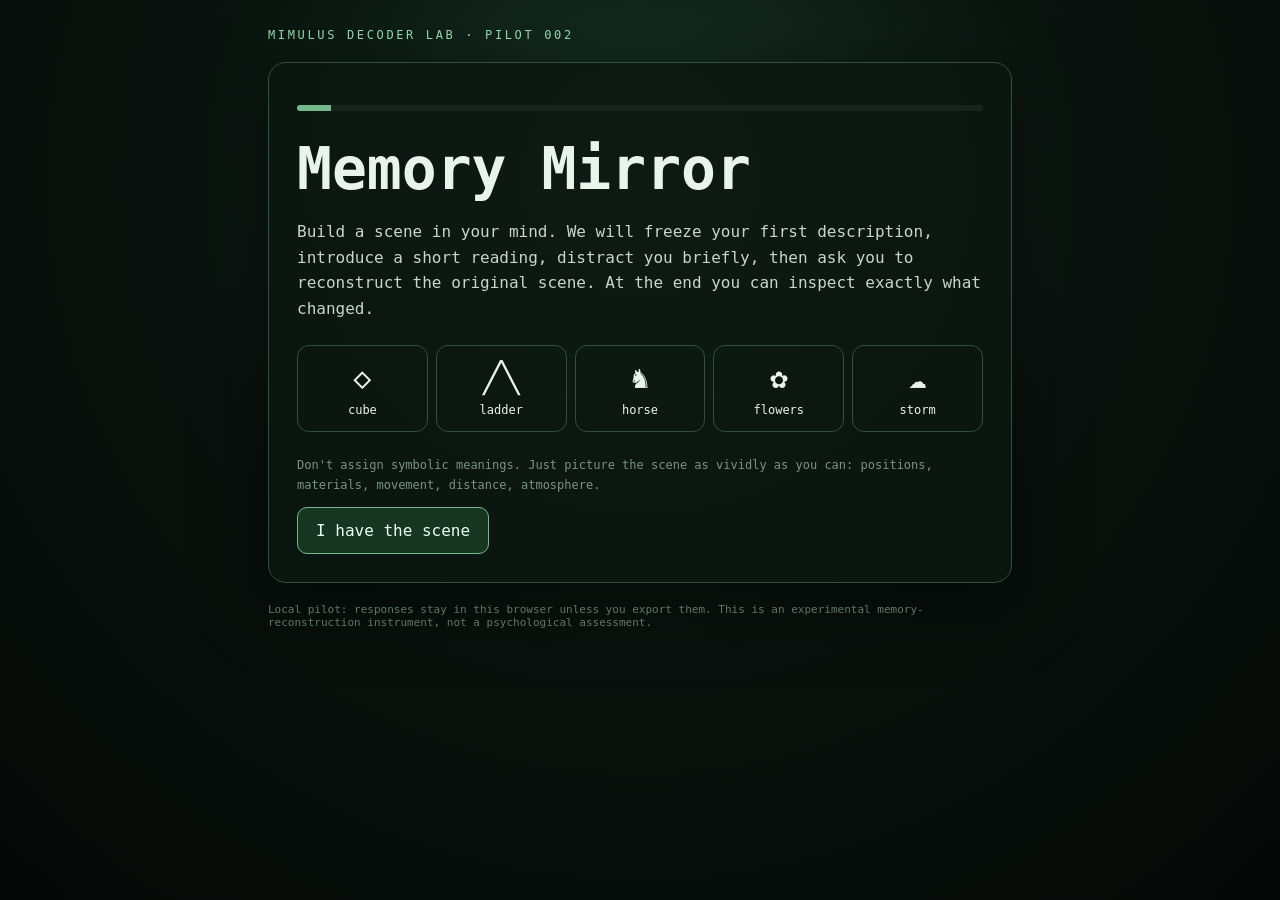
==== pilot/index.html @ 444bad42 "Add interactive reconstructive-memory pilot" ====
<!doctype html>
<html lang="en"><head><meta charset="utf-8"><meta name="viewport" content="width=device-width,initial-scale=1"><title>Mimulus — Memory Mirror</title>
<style>
:root{font-family:ui-monospace,SFMono-Regular,Menlo,monospace;background:#08110d;color:#e8f4eb}*{box-sizing:border-box}body{margin:0;min-height:100vh;background:radial-gradient(circle at 50% 20%,#183225 0,#08110d 48%,#050806 100%)}main{max-width:780px;margin:auto;padding:28px 18px 80px}.brand{letter-spacing:.22em;text-transform:uppercase;color:#92d6aa;font-size:12px}.card{margin-top:20px;padding:28px;border:1px solid #31503d;border-radius:18px;background:#0c1711dd;box-shadow:0 18px 70px #0008}h1{font-size:clamp(30px,6vw,58px);margin:.15em 0}h2{font-size:24px}p{line-height:1.6;color:#c6d8ca}.objects{display:grid;grid-template-columns:repeat(5,1fr);gap:8px;margin:24px 0}.obj{text-align:center;padding:14px 5px;border:1px solid #31503d;border-radius:12px;font-size:12px}.glyph{display:block;font-size:30px;margin-bottom:8px}button{font:inherit;border:1px solid #75b88b;color:#eafff0;background:#173622;padding:13px 18px;border-radius:10px;cursor:pointer}button:hover{background:#20502f}.secondary{background:transparent;border-color:#45644f}label{display:block;margin:15px 0 6px;color:#a9c7b1}input,select,textarea{width:100%;font:inherit;color:#edf8ef;background:#07100b;border:1px solid #385541;border-radius:9px;padding:11px}textarea{min-height:90px}.grid{display:grid;grid-template-columns:1fr 1fr;gap:12px}.hidden{display:none}.meter{height:6px;background:#17231b;border-radius:10px;overflow:hidden;margin:14px 0 24px}.meter span{display:block;height:100%;background:#75b88b}.small{font-size:12px;color:#789483}.seal{padding:16px;border:1px dashed #53755e;border-radius:12px;color:#9bc2a6}.change{padding:9px 0;border-bottom:1px solid #203326}.aligned{color:#d7bd76}.footer{margin-top:20px;font-size:11px;color:#607768}@media(max-width:600px){.objects{grid-template-columns:repeat(2,1fr)}.grid{grid-template-columns:1fr}}
</style></head><body><main><div class="brand">Mimulus Decoder Lab · Pilot 002</div><div id="app" class="card"></div><div class="footer">Local pilot: responses stay in this browser unless you export them. This is an experimental memory-reconstruction instrument, not a psychological assessment.</div></main>
<script>
const app=document.querySelector('#app');const KEY='mimulus-memory-pilot-v1';let data=JSON.parse(localStorage.getItem(KEY)||'null')||{stage:0,id:crypto.randomUUID(),condition:null,m0:null,r1:null};
const save=()=>localStorage.setItem(KEY,JSON.stringify(data));const esc=s=>String(s??'').replace(/[&<>"']/g,c=>({'&':'&amp;','<':'&lt;','>':'&gt;','"':'&quot;',"'":'&#39;'}[c]));
const fields=['cube_color','cube_size','ladder_material','ladder_position','horse_color','horse_moving','flowers_color','flowers_position','storm_distance','storm_intensity'];
const conditions=[{id:'C1',title:'Reading A',text:'For the next minute, consider the scene as a map of approach and connection. Imagine that what matters tends to draw nearer, become more active, or enter relation with the other elements.',pred:{storm_distance:'near',horse_moving:'yes',ladder_position:'touching cube',flowers_position:'near cube'}},{id:'C2',title:'Reading B',text:'For the next minute, consider the scene as a map of boundaries and independence. Imagine that what matters tends to remain separate, become still, or hold distance from the other elements.',pred:{storm_distance:'far',horse_moving:'no',ladder_position:'separate',flowers_position:'far from cube'}},{id:'C0',title:'Neutral interval',text:'For the next minute, simply notice that imagined scenes can contain many arbitrary details. Do not try to interpret what any object means.',pred:{}}];
function progress(n){return `<div class="meter"><span style="width:${n}%"></span></div>`}
function start(){app.innerHTML=`${progress(5)}<h1>Memory Mirror</h1><p>Build a scene in your mind. We will freeze your first description, introduce a short reading, distract you briefly, then ask you to reconstruct the original scene. At the end you can inspect exactly what changed.</p><div class="objects"><div class="obj"><span class="glyph">◇</span>cube</div><div class="obj"><span class="glyph">╱╲</span>ladder</div><div class="obj"><span class="glyph">♞</span>horse</div><div class="obj"><span class="glyph">✿</span>flowers</div><div class="obj"><span class="glyph">☁</span>storm</div></div><p class="small">Don't assign symbolic meanings. Just picture the scene as vividly as you can: positions, materials, movement, distance, atmosphere.</p><button id="begin">I have the scene</button>`;document.querySelector('#begin').onclick=()=>{data.stage=1;save();render()}}
function form(title,sub,prefix){app.innerHTML=`${progress(prefix==='m0'?25:75)}<h2>${title}</h2><p>${sub}</p><div class="grid"><div><label>Cube color / appearance</label><input name="cube_color"></div><div><label>Cube size</label><select name="cube_size"><option></option><option>small</option><option>medium</option><option>large</option><option>huge</option></select></div><div><label>Ladder material</label><input name="ladder_material"></div><div><label>Ladder relative to cube</label><select name="ladder_position"><option></option><option>touching cube</option><option>near cube</option><option>separate</option><option>far from cube</option></select></div><div><label>Horse color / appearance</label><input name="horse_color"></div><div><label>Horse moving?</label><select name="horse_moving"><option></option><option>yes</option><option>no</option></select></div><div><label>Flowers color / appearance</label><input name="flowers_color"></div><div><label>Flowers relative to cube</label><select name="flowers_position"><option></option><option>on/touching cube</option><option>near cube</option><option>separate</option><option>far from cube</option></select></div><div><label>Storm distance</label><select name="storm_distance"><option></option><option>near</option><option>middle</option><option>far</option></select></div><div><label>Storm intensity</label><select name="storm_intensity"><option></option><option>mild</option><option>moderate</option><option>violent</option></select></div></div><label>Describe the whole scene in your own words</label><textarea name="free"></textarea><button id="seal">${prefix==='m0'?'Seal this first memory':'Freeze reconstruction'}</button>`;document.querySelector('#seal').onclick=()=>{const q={};fields.forEach(k=>q[k]=document.querySelector(`[name=${k}]`).value||null);q.free=document.querySelector('[name=free]').value;if(prefix==='m0'){data.m0=q;data.condition=conditions[Math.floor(Math.random()*conditions.length)];data.stage=2}else{data.r1=q;data.stage=5}save();render()}}
function intervention(){let c=data.condition;app.innerHTML=`${progress(45)}<h2>${c.title}</h2><div class="seal"><p>${c.text}</p></div><p>Read it once, then continue. Your original description is sealed and won't be shown again until the end.</p><button id="next">Continue</button>`;document.querySelector('#next').onclick=()=>{data.stage=3;save();render()}}
function distract(){let nums=Array.from({length:5},()=>Math.floor(Math.random()*80+10));app.innerHTML=`${progress(55)}<h2>Clear the scene</h2><p>Before reconstructing it, do this unrelated task. Add these numbers:</p><h1 style="letter-spacing:.15em">${nums.join(' + ')}</h1><input id="sum" inputmode="numeric" placeholder="total"><p class="small">The answer doesn't matter scientifically; the task just interrupts active rehearsal.</p><button id="done">Done</button>`;document.querySelector('#done').onclick=()=>{data.stage=4;save();render()}}
function results(){let c=data.condition,changes=[];fields.forEach(k=>{let a=data.m0[k],b=data.r1[k];if(a!==b){let kind=!a?'addition':!b?'omission':(c.pred[k]&&b===c.pred[k]?'interpretation-aligned':'changed');changes.push({k,a,b,kind})}});app.innerHTML=`${progress(100)}<h2>Your reconstruction trace</h2><p>This compares what you recorded before the reading with what you later reconstructed. It does <b>not</b> tell us why a change occurred.</p><div class="seal"><b>Condition:</b> ${esc(c.id)} · ${esc(c.title)}<br><span class="small">The condition was assigned before reconstruction.</span></div><h3>${changes.length} recorded feature changes</h3>${changes.length?changes.map(x=>`<div class="change ${x.kind==='interpretation-aligned'?'aligned':''}"><b>${esc(x.k.replaceAll('_',' '))}</b>: ${esc(x.a||'—')} → ${esc(x.b||'—')} <span class="small">[${x.kind}]</span></div>`).join(''):'<p>No coded feature changed.</p>'}<h3>Original free description</h3><p>${esc(data.m0.free)}</p><h3>Reconstruction</h3><p>${esc(data.r1.free)}</p><p class="small">An “interpretation-aligned” label means only that a predeclared feature moved in the direction predicted by the assigned frame. A single run cannot distinguish framing effects from ordinary memory variation.</p><button id="export">Export my trace</button> <button class="secondary" id="reset">Start over</button>`;document.querySelector('#export').onclick=()=>{const blob=new Blob([JSON.stringify(data,null,2)],{type:'application/json'}),a=document.createElement('a');a.href=URL.createObjectURL(blob);a.download=`mimulus-${data.id}.json`;a.click();URL.revokeObjectURL(a.href)};document.querySelector('#reset').onclick=()=>{localStorage.removeItem(KEY);data={stage:0,id:crypto.randomUUID(),condition:null,m0:null,r1:null};render()}}
function render(){if(data.stage===0)return start();if(data.stage===1)return form('Freeze the first scene','Record what you actually pictured. Leave anything blank that you did not notice.','m0');if(data.stage===2)return intervention();if(data.stage===3)return distract();if(data.stage===4)return form('Reconstruct the original scene','Without trying to improve it, describe the scene you remember imagining at the beginning.','r1');return results()}render();
</script></body></html>
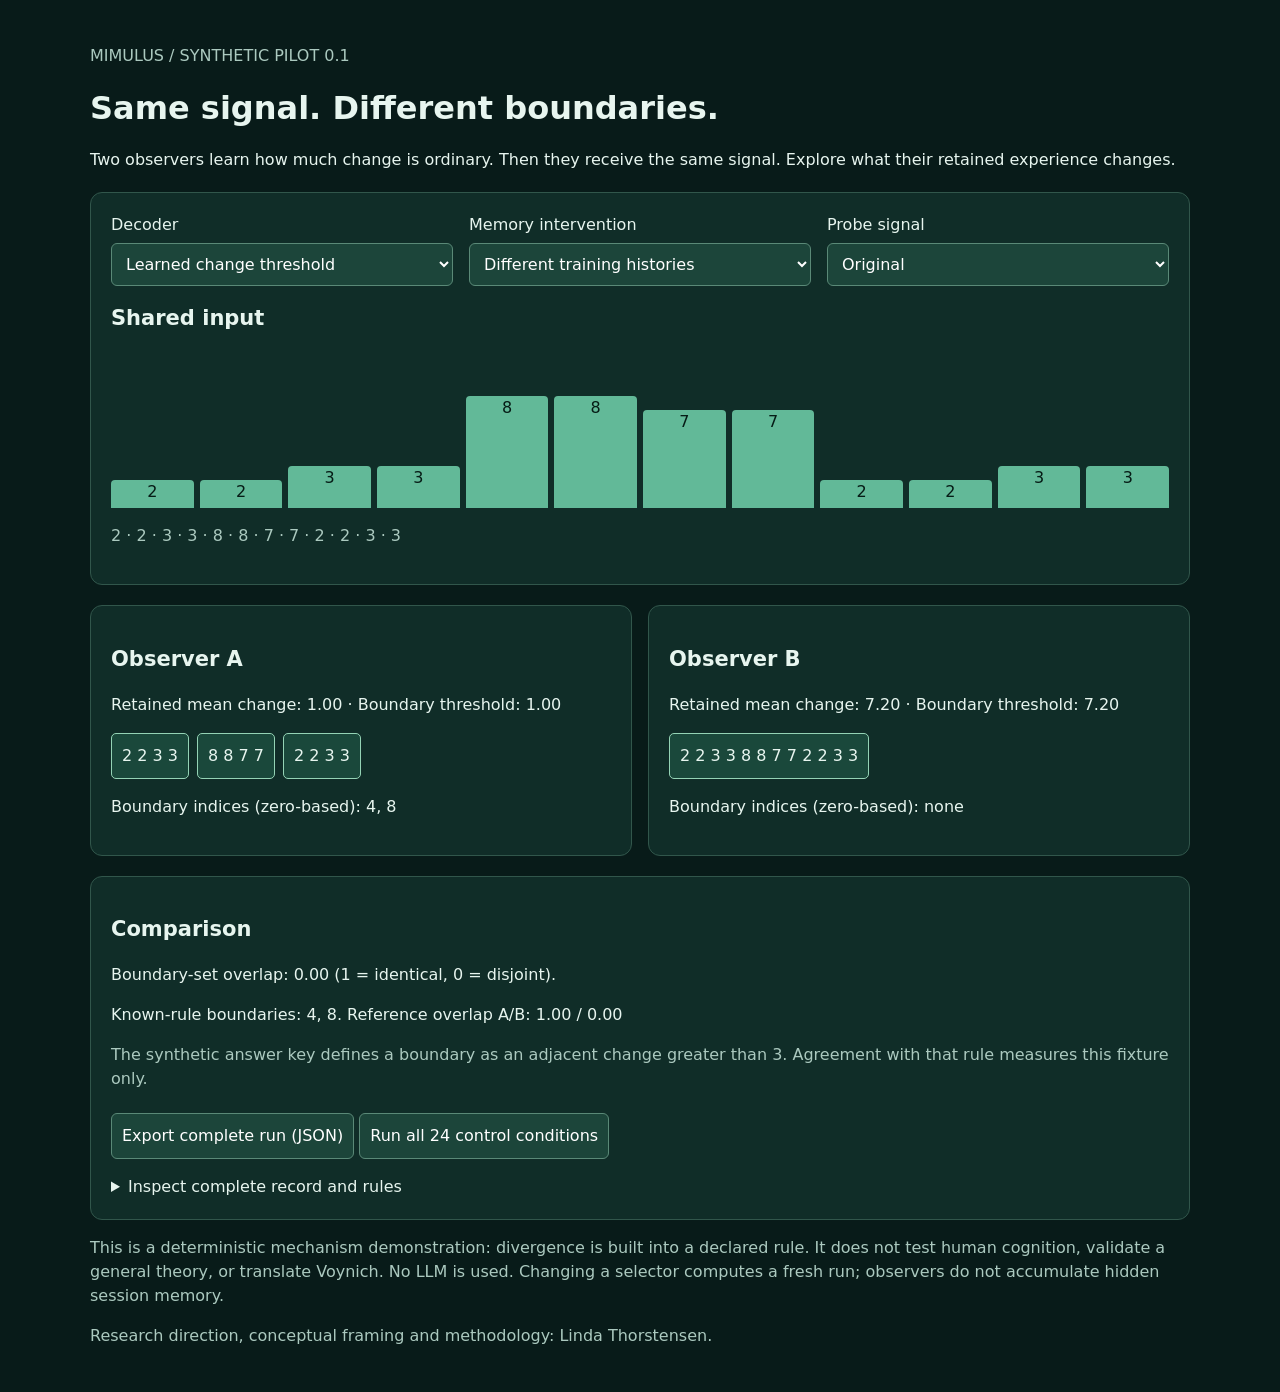
==== commit 0ca8e301: "Add synthetic interactive observer pilot: index.html" ====
--- a/pilot/index.html
+++ b/pilot/index.html
@@ -1,18 +1,12 @@
-<!doctype html>
-<html lang="en"><head><meta charset="utf-8"><meta name="viewport" content="width=device-width,initial-scale=1"><title>Mimulus — Memory Mirror</title>
-<style>
-:root{font-family:ui-monospace,SFMono-Regular,Menlo,monospace;background:#08110d;color:#e8f4eb}*{box-sizing:border-box}body{margin:0;min-height:100vh;background:radial-gradient(circle at 50% 20%,#183225 0,#08110d 48%,#050806 100%)}main{max-width:780px;margin:auto;padding:28px 18px 80px}.brand{letter-spacing:.22em;text-transform:uppercase;color:#92d6aa;font-size:12px}.card{margin-top:20px;padding:28px;border:1px solid #31503d;border-radius:18px;background:#0c1711dd;box-shadow:0 18px 70px #0008}h1{font-size:clamp(30px,6vw,58px);margin:.15em 0}h2{font-size:24px}p{line-height:1.6;color:#c6d8ca}.objects{display:grid;grid-template-columns:repeat(5,1fr);gap:8px;margin:24px 0}.obj{text-align:center;padding:14px 5px;border:1px solid #31503d;border-radius:12px;font-size:12px}.glyph{display:block;font-size:30px;margin-bottom:8px}button{font:inherit;border:1px solid #75b88b;color:#eafff0;background:#173622;padding:13px 18px;border-radius:10px;cursor:pointer}button:hover{background:#20502f}.secondary{background:transparent;border-color:#45644f}label{display:block;margin:15px 0 6px;color:#a9c7b1}input,select,textarea{width:100%;font:inherit;color:#edf8ef;background:#07100b;border:1px solid #385541;border-radius:9px;padding:11px}textarea{min-height:90px}.grid{display:grid;grid-template-columns:1fr 1fr;gap:12px}.hidden{display:none}.meter{height:6px;background:#17231b;border-radius:10px;overflow:hidden;margin:14px 0 24px}.meter span{display:block;height:100%;background:#75b88b}.small{font-size:12px;color:#789483}.seal{padding:16px;border:1px dashed #53755e;border-radius:12px;color:#9bc2a6}.change{padding:9px 0;border-bottom:1px solid #203326}.aligned{color:#d7bd76}.footer{margin-top:20px;font-size:11px;color:#607768}@media(max-width:600px){.objects{grid-template-columns:repeat(2,1fr)}.grid{grid-template-columns:1fr}}
-</style></head><body><main><div class="brand">Mimulus Decoder Lab · Pilot 002</div><div id="app" class="card"></div><div class="footer">Local pilot: responses stay in this browser unless you export them. This is an experimental memory-reconstruction instrument, not a psychological assessment.</div></main>
-<script>
-const app=document.querySelector('#app');const KEY='mimulus-memory-pilot-v1';let data=JSON.parse(localStorage.getItem(KEY)||'null')||{stage:0,id:crypto.randomUUID(),condition:null,m0:null,r1:null};
-const save=()=>localStorage.setItem(KEY,JSON.stringify(data));const esc=s=>String(s??'').replace(/[&<>"']/g,c=>({'&':'&amp;','<':'&lt;','>':'&gt;','"':'&quot;',"'":'&#39;'}[c]));
-const fields=['cube_color','cube_size','ladder_material','ladder_position','horse_color','horse_moving','flowers_color','flowers_position','storm_distance','storm_intensity'];
-const conditions=[{id:'C1',title:'Reading A',text:'For the next minute, consider the scene as a map of approach and connection. Imagine that what matters tends to draw nearer, become more active, or enter relation with the other elements.',pred:{storm_distance:'near',horse_moving:'yes',ladder_position:'touching cube',flowers_position:'near cube'}},{id:'C2',title:'Reading B',text:'For the next minute, consider the scene as a map of boundaries and independence. Imagine that what matters tends to remain separate, become still, or hold distance from the other elements.',pred:{storm_distance:'far',horse_moving:'no',ladder_position:'separate',flowers_position:'far from cube'}},{id:'C0',title:'Neutral interval',text:'For the next minute, simply notice that imagined scenes can contain many arbitrary details. Do not try to interpret what any object means.',pred:{}}];
-function progress(n){return `<div class="meter"><span style="width:${n}%"></span></div>`}
-function start(){app.innerHTML=`${progress(5)}<h1>Memory Mirror</h1><p>Build a scene in your mind. We will freeze your first description, introduce a short reading, distract you briefly, then ask you to reconstruct the original scene. At the end you can inspect exactly what changed.</p><div class="objects"><div class="obj"><span class="glyph">◇</span>cube</div><div class="obj"><span class="glyph">╱╲</span>ladder</div><div class="obj"><span class="glyph">♞</span>horse</div><div class="obj"><span class="glyph">✿</span>flowers</div><div class="obj"><span class="glyph">☁</span>storm</div></div><p class="small">Don't assign symbolic meanings. Just picture the scene as vividly as you can: positions, materials, movement, distance, atmosphere.</p><button id="begin">I have the scene</button>`;document.querySelector('#begin').onclick=()=>{data.stage=1;save();render()}}
-function form(title,sub,prefix){app.innerHTML=`${progress(prefix==='m0'?25:75)}<h2>${title}</h2><p>${sub}</p><div class="grid"><div><label>Cube color / appearance</label><input name="cube_color"></div><div><label>Cube size</label><select name="cube_size"><option></option><option>small</option><option>medium</option><option>large</option><option>huge</option></select></div><div><label>Ladder material</label><input name="ladder_material"></div><div><label>Ladder relative to cube</label><select name="ladder_position"><option></option><option>touching cube</option><option>near cube</option><option>separate</option><option>far from cube</option></select></div><div><label>Horse color / appearance</label><input name="horse_color"></div><div><label>Horse moving?</label><select name="horse_moving"><option></option><option>yes</option><option>no</option></select></div><div><label>Flowers color / appearance</label><input name="flowers_color"></div><div><label>Flowers relative to cube</label><select name="flowers_position"><option></option><option>on/touching cube</option><option>near cube</option><option>separate</option><option>far from cube</option></select></div><div><label>Storm distance</label><select name="storm_distance"><option></option><option>near</option><option>middle</option><option>far</option></select></div><div><label>Storm intensity</label><select name="storm_intensity"><option></option><option>mild</option><option>moderate</option><option>violent</option></select></div></div><label>Describe the whole scene in your own words</label><textarea name="free"></textarea><button id="seal">${prefix==='m0'?'Seal this first memory':'Freeze reconstruction'}</button>`;document.querySelector('#seal').onclick=()=>{const q={};fields.forEach(k=>q[k]=document.querySelector(`[name=${k}]`).value||null);q.free=document.querySelector('[name=free]').value;if(prefix==='m0'){data.m0=q;data.condition=conditions[Math.floor(Math.random()*conditions.length)];data.stage=2}else{data.r1=q;data.stage=5}save();render()}}
-function intervention(){let c=data.condition;app.innerHTML=`${progress(45)}<h2>${c.title}</h2><div class="seal"><p>${c.text}</p></div><p>Read it once, then continue. Your original description is sealed and won't be shown again until the end.</p><button id="next">Continue</button>`;document.querySelector('#next').onclick=()=>{data.stage=3;save();render()}}
-function distract(){let nums=Array.from({length:5},()=>Math.floor(Math.random()*80+10));app.innerHTML=`${progress(55)}<h2>Clear the scene</h2><p>Before reconstructing it, do this unrelated task. Add these numbers:</p><h1 style="letter-spacing:.15em">${nums.join(' + ')}</h1><input id="sum" inputmode="numeric" placeholder="total"><p class="small">The answer doesn't matter scientifically; the task just interrupts active rehearsal.</p><button id="done">Done</button>`;document.querySelector('#done').onclick=()=>{data.stage=4;save();render()}}
-function results(){let c=data.condition,changes=[];fields.forEach(k=>{let a=data.m0[k],b=data.r1[k];if(a!==b){let kind=!a?'addition':!b?'omission':(c.pred[k]&&b===c.pred[k]?'interpretation-aligned':'changed');changes.push({k,a,b,kind})}});app.innerHTML=`${progress(100)}<h2>Your reconstruction trace</h2><p>This compares what you recorded before the reading with what you later reconstructed. It does <b>not</b> tell us why a change occurred.</p><div class="seal"><b>Condition:</b> ${esc(c.id)} · ${esc(c.title)}<br><span class="small">The condition was assigned before reconstruction.</span></div><h3>${changes.length} recorded feature changes</h3>${changes.length?changes.map(x=>`<div class="change ${x.kind==='interpretation-aligned'?'aligned':''}"><b>${esc(x.k.replaceAll('_',' '))}</b>: ${esc(x.a||'—')} → ${esc(x.b||'—')} <span class="small">[${x.kind}]</span></div>`).join(''):'<p>No coded feature changed.</p>'}<h3>Original free description</h3><p>${esc(data.m0.free)}</p><h3>Reconstruction</h3><p>${esc(data.r1.free)}</p><p class="small">An “interpretation-aligned” label means only that a predeclared feature moved in the direction predicted by the assigned frame. A single run cannot distinguish framing effects from ordinary memory variation.</p><button id="export">Export my trace</button> <button class="secondary" id="reset">Start over</button>`;document.querySelector('#export').onclick=()=>{const blob=new Blob([JSON.stringify(data,null,2)],{type:'application/json'}),a=document.createElement('a');a.href=URL.createObjectURL(blob);a.download=`mimulus-${data.id}.json`;a.click();URL.revokeObjectURL(a.href)};document.querySelector('#reset').onclick=()=>{localStorage.removeItem(KEY);data={stage:0,id:crypto.randomUUID(),condition:null,m0:null,r1:null};render()}}
-function render(){if(data.stage===0)return start();if(data.stage===1)return form('Freeze the first scene','Record what you actually pictured. Leave anything blank that you did not notice.','m0');if(data.stage===2)return intervention();if(data.stage===3)return distract();if(data.stage===4)return form('Reconstruct the original scene','Without trying to improve it, describe the scene you remember imagining at the beginning.','r1');return results()}render();
-</script></body></html>+<!doctype html><html lang="en"><meta charset="utf-8"><meta name="viewport" content="width=device-width,initial-scale=1"><title>Mimulus · Observer laboratory</title>
+<style>body{margin:0;background:#081b19;color:#e7f5ef;font:16px/1.5 system-ui}main{max-width:1100px;margin:auto;padding:28px}h1{font-size:32px;margin:0}h2{font-size:21px}.muted{color:#abc9bf}section,article{background:#102d28;border:1px solid #31564b;border-radius:12px;padding:20px;margin-top:20px}.controls,.observers{display:grid;grid-template-columns:repeat(3,1fr);gap:16px}.observers{grid-template-columns:1fr 1fr}label{display:block}select,button{font:inherit;background:#1c453a;color:white;border:1px solid #5a8977;border-radius:6px;padding:10px;width:100%;margin-top:6px}button{cursor:pointer;width:auto}#signal{display:flex;gap:6px;align-items:end;height:140px;overflow:auto;padding-top:16px}.bar{flex:1;min-width:28px;background:#62b998;color:#061c16;text-align:center;border-radius:4px 4px 0 0}.segments{display:flex;flex-wrap:wrap;gap:8px}.segment{padding:10px;border:1px solid #94d3b5;background:#1a483b;border-radius:5px}pre{white-space:pre-wrap;overflow-wrap:anywhere;font-size:14px}summary{cursor:pointer}a{color:#94e8c2}@media(max-width:650px){main{padding:16px}.controls,.observers{grid-template-columns:1fr}}</style>
+<main><p class="muted">MIMULUS / SYNTHETIC PILOT 0.1</p><h1>Same signal. Different boundaries.</h1><p>Two observers learn how much change is ordinary. Then they receive the same signal. Explore what their retained experience changes.</p>
+<section><div class="controls"><label>Decoder<select id="frame"><option value="adaptive">Learned change threshold</option><option value="fixed">Fixed threshold: 3</option></select></label><label>Memory intervention<select id="intervention"><option value="trained">Different training histories</option><option value="reset">Reset both memories</option><option value="swap">Swap retained memories</option><option value="identical">Identical training histories</option></select></label><label>Probe signal<select id="condition"><option value="original">Original</option><option value="permuted">Order permutation</option><option value="ablated">Remove high plateau</option></select></label></div><h2>Shared input</h2><div id="signal" aria-label="Shared numeric signal"></div><p id="values" class="muted"></p></section>
+<div class="observers"><article><h2>Observer A</h2><div id="a"></div></article><article><h2>Observer B</h2><div id="b"></div></article></div>
+<section aria-live="polite"><h2>Comparison</h2><p id="comparison"></p><p id="reference"></p><p class="muted">The synthetic answer key defines a boundary as an adjacent change greater than 3. Agreement with that rule measures this fixture only.</p><button id="export">Export complete run (JSON)</button> <button id="matrix">Run all 24 control conditions</button><p id="status"></p><details><summary>Inspect complete record and rules</summary><pre id="record"></pre></details></section>
+<p class="muted">This is a deterministic mechanism demonstration: divergence is built into a declared rule. It does not test human cognition, validate a general theory, or translate Voynich. No LLM is used. Changing a selector computes a fresh run; observers do not accumulate hidden session memory.</p><p class="muted">Research direction, conceptual framing and methodology: Linda Thorstensen.</p></main>
+<script src="engine.js"></script><script>
+let current;const get=id=>document.getElementById(id);function render(){current=Mimulus.run({frame:get('frame').value,intervention:get('intervention').value,condition:get('condition').value});get('signal').replaceChildren(...current.source.map(v=>{const e=document.createElement('div');e.className='bar';e.style.height=(v*14)+'px';e.textContent=v;return e}));get('values').textContent=current.source.join(' · ');current.outputs.forEach((o,i)=>{const el=get(i?'b':'a');el.replaceChildren();const p=document.createElement('p');p.textContent='Retained mean change: '+current.memories[i].meanChange.toFixed(2)+' · Boundary threshold: '+o.threshold.toFixed(2);el.append(p);const s=document.createElement('div');s.className='segments';o.segments.forEach(x=>{const span=document.createElement('span');span.className='segment';span.textContent=x.values.join(' ');s.append(span)});el.append(s);const q=document.createElement('p');q.textContent='Boundary indices (zero-based): '+(o.boundaries.join(', ')||'none');el.append(q)});get('comparison').textContent=current.comparison.empty?'Both observers propose no boundaries.':'Boundary-set overlap: '+current.comparison.value.toFixed(2)+' (1 = identical, 0 = disjoint).';get('reference').textContent='Known-rule boundaries: '+(current.reference.boundaries.join(', ')||'none')+'. Reference overlap A/B: '+current.scores.map(s=>s.empty?'no boundaries':s.value.toFixed(2)).join(' / ');get('record').textContent=JSON.stringify(current,null,2);get('status').textContent='';}
+function download(data,name){const url=URL.createObjectURL(new Blob([JSON.stringify(data,null,2)],{type:'application/json'}));const a=document.createElement('a');a.href=url;a.download=name;a.click();setTimeout(()=>URL.revokeObjectURL(url),1000)}
+['frame','intervention','condition'].forEach(id=>get(id).addEventListener('change',render));get('export').onclick=()=>download(current,'mimulus-run.json');get('matrix').onclick=()=>{const runs=[];for(const frame of ['adaptive','fixed'])for(const intervention of ['trained','reset','swap','identical'])for(const condition of ['original','permuted','ablated'])runs.push(Mimulus.run({frame,intervention,condition}));download({scope:current.scope,runs},'mimulus-control-matrix.json');get('status').textContent='Exported 24 deterministic conditions. Repeats would be identical and are not independent evidence.'};render();
+</script></html>
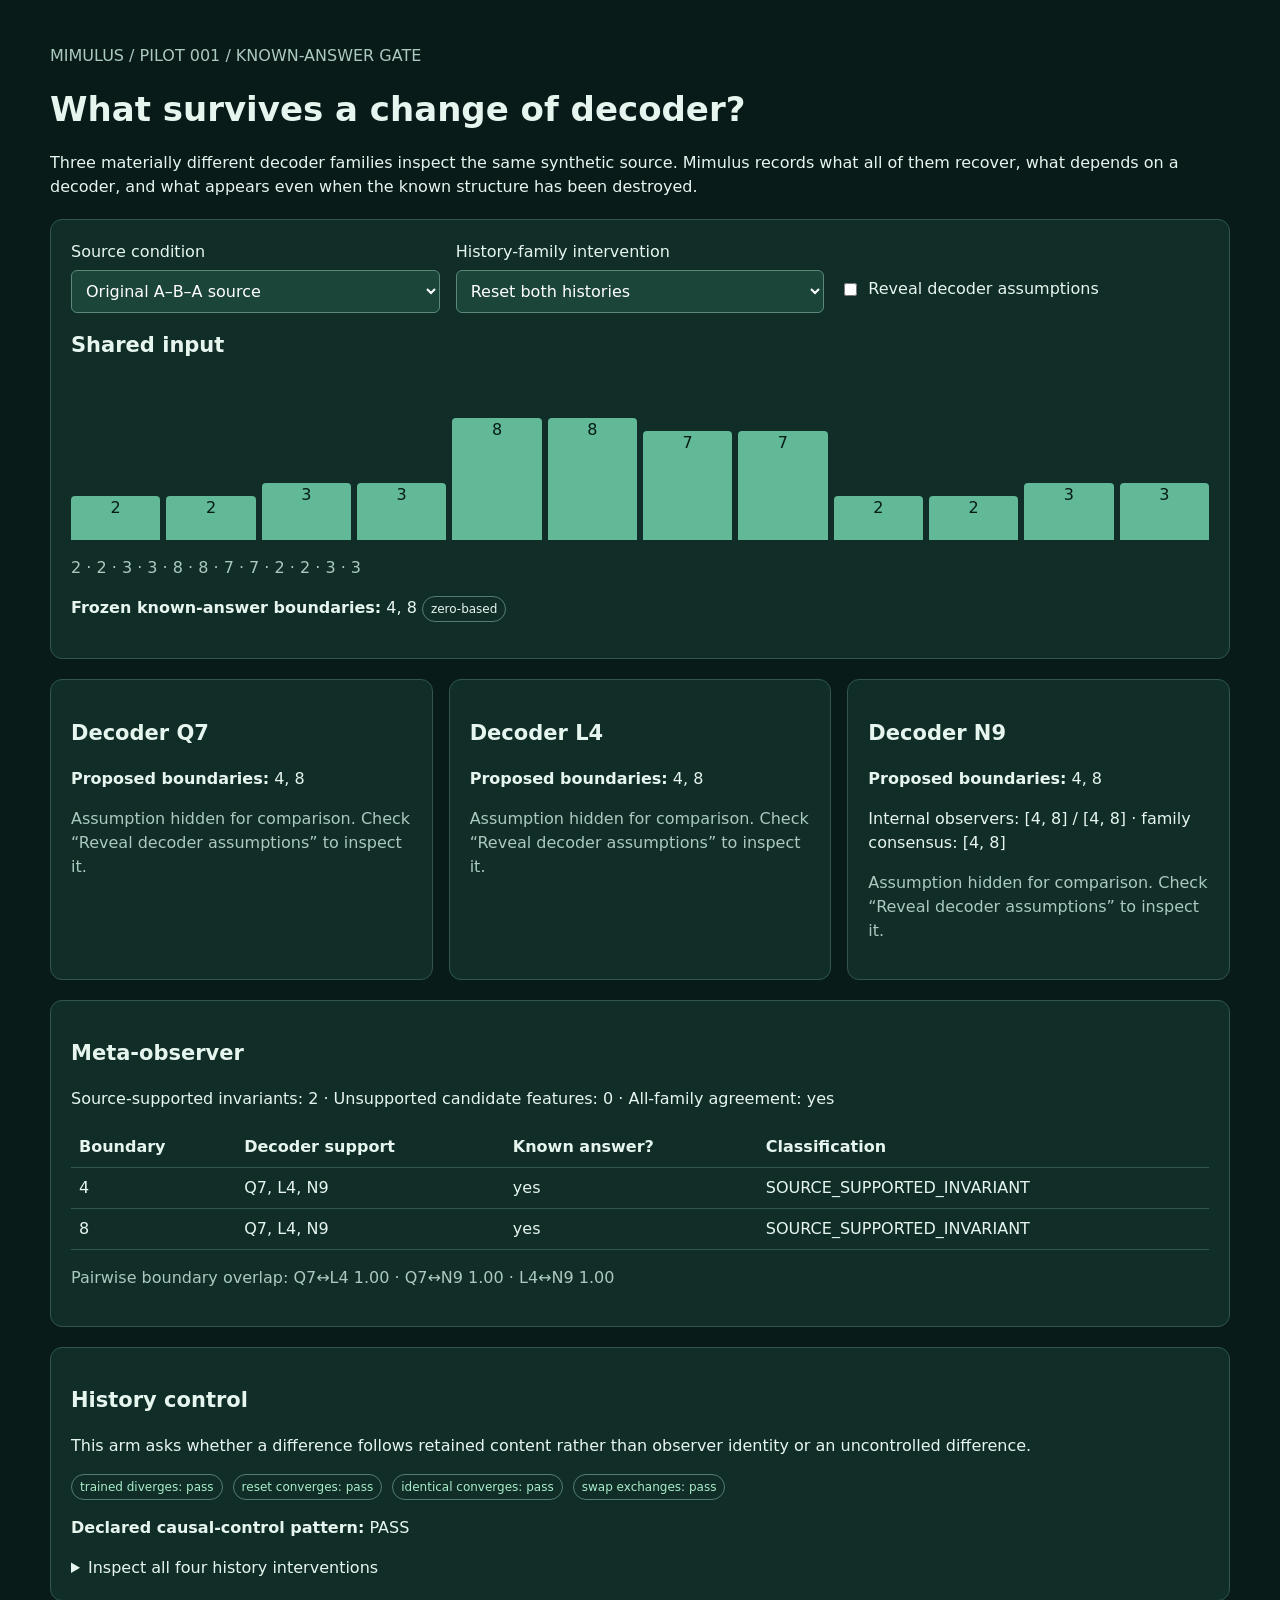
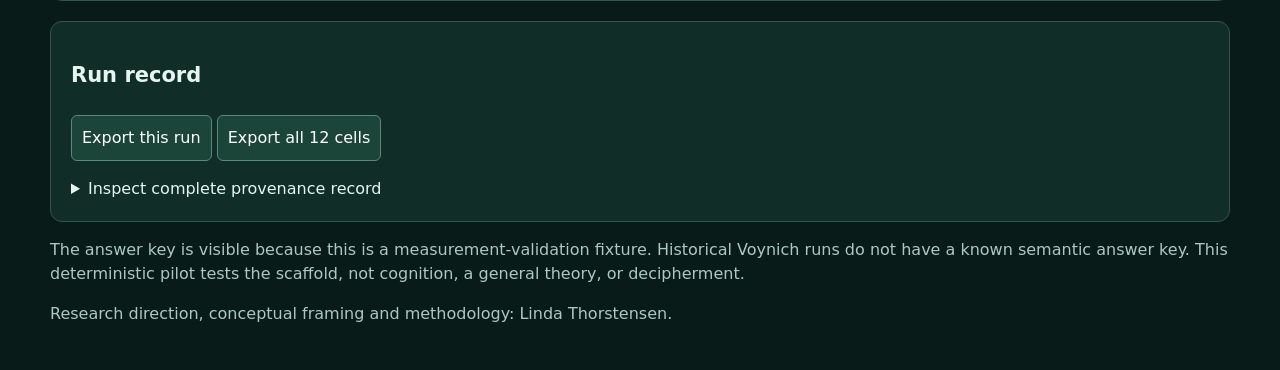
==== commit d1ba304c: "Build interactive decoder persistence laboratory" ====
--- a/pilot/index.html
+++ b/pilot/index.html
@@ -1,12 +1,20 @@
-<!doctype html><html lang="en"><meta charset="utf-8"><meta name="viewport" content="width=device-width,initial-scale=1"><title>Mimulus · Observer laboratory</title>
-<style>body{margin:0;background:#081b19;color:#e7f5ef;font:16px/1.5 system-ui}main{max-width:1100px;margin:auto;padding:28px}h1{font-size:32px;margin:0}h2{font-size:21px}.muted{color:#abc9bf}section,article{background:#102d28;border:1px solid #31564b;border-radius:12px;padding:20px;margin-top:20px}.controls,.observers{display:grid;grid-template-columns:repeat(3,1fr);gap:16px}.observers{grid-template-columns:1fr 1fr}label{display:block}select,button{font:inherit;background:#1c453a;color:white;border:1px solid #5a8977;border-radius:6px;padding:10px;width:100%;margin-top:6px}button{cursor:pointer;width:auto}#signal{display:flex;gap:6px;align-items:end;height:140px;overflow:auto;padding-top:16px}.bar{flex:1;min-width:28px;background:#62b998;color:#061c16;text-align:center;border-radius:4px 4px 0 0}.segments{display:flex;flex-wrap:wrap;gap:8px}.segment{padding:10px;border:1px solid #94d3b5;background:#1a483b;border-radius:5px}pre{white-space:pre-wrap;overflow-wrap:anywhere;font-size:14px}summary{cursor:pointer}a{color:#94e8c2}@media(max-width:650px){main{padding:16px}.controls,.observers{grid-template-columns:1fr}}</style>
-<main><p class="muted">MIMULUS / SYNTHETIC PILOT 0.1</p><h1>Same signal. Different boundaries.</h1><p>Two observers learn how much change is ordinary. Then they receive the same signal. Explore what their retained experience changes.</p>
-<section><div class="controls"><label>Decoder<select id="frame"><option value="adaptive">Learned change threshold</option><option value="fixed">Fixed threshold: 3</option></select></label><label>Memory intervention<select id="intervention"><option value="trained">Different training histories</option><option value="reset">Reset both memories</option><option value="swap">Swap retained memories</option><option value="identical">Identical training histories</option></select></label><label>Probe signal<select id="condition"><option value="original">Original</option><option value="permuted">Order permutation</option><option value="ablated">Remove high plateau</option></select></label></div><h2>Shared input</h2><div id="signal" aria-label="Shared numeric signal"></div><p id="values" class="muted"></p></section>
-<div class="observers"><article><h2>Observer A</h2><div id="a"></div></article><article><h2>Observer B</h2><div id="b"></div></article></div>
-<section aria-live="polite"><h2>Comparison</h2><p id="comparison"></p><p id="reference"></p><p class="muted">The synthetic answer key defines a boundary as an adjacent change greater than 3. Agreement with that rule measures this fixture only.</p><button id="export">Export complete run (JSON)</button> <button id="matrix">Run all 24 control conditions</button><p id="status"></p><details><summary>Inspect complete record and rules</summary><pre id="record"></pre></details></section>
-<p class="muted">This is a deterministic mechanism demonstration: divergence is built into a declared rule. It does not test human cognition, validate a general theory, or translate Voynich. No LLM is used. Changing a selector computes a fresh run; observers do not accumulate hidden session memory.</p><p class="muted">Research direction, conceptual framing and methodology: Linda Thorstensen.</p></main>
+<!doctype html><html lang="en"><meta charset="utf-8"><meta name="viewport" content="width=device-width,initial-scale=1"><title>Mimulus · Decoder persistence laboratory</title>
+<style>body{margin:0;background:#081b19;color:#e7f5ef;font:16px/1.5 system-ui}main{max-width:1180px;margin:auto;padding:28px}h1{font-size:34px;margin:0}h2{font-size:21px}.muted{color:#abc9bf}.tag{display:inline-block;padding:3px 8px;border:1px solid #547e70;border-radius:999px;font-size:12px;margin-right:5px}section,article{background:#102d28;border:1px solid #31564b;border-radius:12px;padding:20px;margin-top:20px}.controls,.decoders{display:grid;grid-template-columns:repeat(3,1fr);gap:16px}.decoders{grid-template-columns:repeat(3,1fr)}label{display:block}select,button{font:inherit;background:#1c453a;color:white;border:1px solid #5a8977;border-radius:6px;padding:10px;margin-top:6px}select{width:100%}button{cursor:pointer}.check{display:flex;align-items:center;gap:8px;padding-top:25px}.check input{width:auto}#signal{display:flex;gap:6px;align-items:end;height:145px;overflow:auto;padding-top:16px}.bar{flex:1;min-width:28px;background:#62b998;color:#061c16;text-align:center;border-radius:4px 4px 0 0}.segments{display:flex;flex-wrap:wrap;gap:8px}.segment{padding:8px;border:1px solid #94d3b5;background:#1a483b;border-radius:5px}table{width:100%;border-collapse:collapse;margin-top:10px}th,td{text-align:left;border-bottom:1px solid #31564b;padding:8px;vertical-align:top}pre{white-space:pre-wrap;overflow-wrap:anywhere;font-size:13px}summary{cursor:pointer}.good{color:#a9edc9}.warn{color:#f2d49b}@media(max-width:760px){main{padding:16px}.controls,.decoders{grid-template-columns:1fr}.check{padding-top:0}}</style>
+<main><p class="muted">MIMULUS / PILOT 001 / KNOWN-ANSWER GATE</p><h1>What survives a change of decoder?</h1><p>Three materially different decoder families inspect the same synthetic source. Mimulus records what all of them recover, what depends on a decoder, and what appears even when the known structure has been destroyed.</p>
+<section><div class="controls"><label>Source condition<select id="condition"><option value="original">Original A–B–A source</option><option value="permuted">Count-preserving order destruction</option><option value="ablated">Remove middle-block contrast</option></select></label><label>History-family intervention<select id="history"><option value="reset">Reset both histories</option><option value="trained">Different retained histories</option><option value="swap">Swap retained histories</option><option value="identical">Identical retained histories</option></select></label><label class="check"><input id="reveal" type="checkbox"> Reveal decoder assumptions</label></div><h2>Shared input</h2><div id="signal"></div><p id="values" class="muted"></p><p id="key"></p></section>
+<div class="decoders"><article id="Q7"></article><article id="L4"></article><article id="N9"></article></div>
+<section><h2>Meta-observer</h2><p id="summary"></p><table><thead><tr><th>Boundary</th><th>Decoder support</th><th>Known answer?</th><th>Classification</th></tr></thead><tbody id="features"></tbody></table><p id="pairwise" class="muted"></p></section>
+<section><h2>History control</h2><p>This arm asks whether a difference follows retained content rather than observer identity or an uncontrolled difference.</p><div id="historyChecks"></div><details><summary>Inspect all four history interventions</summary><pre id="historyRecord"></pre></details></section>
+<section><h2>Run record</h2><button id="export">Export this run</button> <button id="matrix">Export all 12 cells</button><p id="status" class="muted"></p><details><summary>Inspect complete provenance record</summary><pre id="record"></pre></details></section>
+<p class="muted">The answer key is visible because this is a measurement-validation fixture. Historical Voynich runs do not have a known semantic answer key. This deterministic pilot tests the scaffold, not cognition, a general theory, or decipherment.</p><p class="muted">Research direction, conceptual framing and methodology: Linda Thorstensen.</p></main>
 <script src="engine.js"></script><script>
-let current;const get=id=>document.getElementById(id);function render(){current=Mimulus.run({frame:get('frame').value,intervention:get('intervention').value,condition:get('condition').value});get('signal').replaceChildren(...current.source.map(v=>{const e=document.createElement('div');e.className='bar';e.style.height=(v*14)+'px';e.textContent=v;return e}));get('values').textContent=current.source.join(' · ');current.outputs.forEach((o,i)=>{const el=get(i?'b':'a');el.replaceChildren();const p=document.createElement('p');p.textContent='Retained mean change: '+current.memories[i].meanChange.toFixed(2)+' · Boundary threshold: '+o.threshold.toFixed(2);el.append(p);const s=document.createElement('div');s.className='segments';o.segments.forEach(x=>{const span=document.createElement('span');span.className='segment';span.textContent=x.values.join(' ');s.append(span)});el.append(s);const q=document.createElement('p');q.textContent='Boundary indices (zero-based): '+(o.boundaries.join(', ')||'none');el.append(q)});get('comparison').textContent=current.comparison.empty?'Both observers propose no boundaries.':'Boundary-set overlap: '+current.comparison.value.toFixed(2)+' (1 = identical, 0 = disjoint).';get('reference').textContent='Known-rule boundaries: '+(current.reference.boundaries.join(', ')||'none')+'. Reference overlap A/B: '+current.scores.map(s=>s.empty?'no boundaries':s.value.toFixed(2)).join(' / ');get('record').textContent=JSON.stringify(current,null,2);get('status').textContent='';}
+let current;const get=id=>document.getElementById(id);const codes=['Q7','L4','N9'];
+function boundariesText(x){return x.length?x.join(', '):'none'}
+function renderDecoder(code){const card=get(code),details=current.decoderDetails[code],registry=current.decoderRegistry[code],blind=current.blindedFamilyOutputs.find(x=>x.blindCode===code);card.replaceChildren();const h=document.createElement('h2');h.textContent='Decoder '+code;card.append(h);const b=document.createElement('p');b.innerHTML='<strong>Proposed boundaries:</strong> '+boundariesText(blind.boundaries);card.append(b);if(code==='N9'){const p=document.createElement('p');p.textContent='Internal observers: '+details.outputs.map(o=>'['+boundariesText(o.boundaries)+']').join(' / ')+' · family consensus: ['+boundariesText(details.boundaries)+']';card.append(p)}const a=document.createElement('p');a.className='muted';a.textContent=get('reveal').checked?registry.family+' — '+registry.assumption:'Assumption hidden for comparison. Check “Reveal decoder assumptions” to inspect it.';card.append(a)}
+function render(){current=Mimulus.run({condition:get('condition').value,historyIntervention:get('history').value});get('signal').replaceChildren(...current.source.map(v=>{const e=document.createElement('div');e.className='bar';e.style.height=(18+v*13)+'px';e.textContent=v;return e}));get('values').textContent=current.source.join(' · ');get('key').innerHTML='<strong>Frozen known-answer boundaries:</strong> '+boundariesText(current.knownAnswer.boundaryIndices)+' <span class="tag">zero-based</span>';codes.forEach(renderDecoder);
+const rows=current.metaObservation.features;get('features').replaceChildren(...(rows.length?rows.map(f=>{const tr=document.createElement('tr');[f.index,f.supportingDecoders.join(', ')||'none',f.inKnownAnswer?'yes':'no',f.classification].forEach(v=>{const td=document.createElement('td');td.textContent=v;tr.append(td)});return tr}):(()=>{const tr=document.createElement('tr'),td=document.createElement('td');td.colSpan=4;td.textContent='No decoder proposed a boundary and the key contains none.';tr.append(td);return [tr]})()));
+const invariant=rows.filter(x=>x.classification==='SOURCE_SUPPORTED_INVARIANT').length,unsupported=rows.filter(x=>x.classification.includes('UNSUPPORTED')).length;get('summary').textContent='Source-supported invariants: '+invariant+' · Unsupported candidate features: '+unsupported+' · All-family agreement: '+(current.metaObservation.allFamilyAgreement?'yes':'no');get('pairwise').textContent='Pairwise boundary overlap: '+current.metaObservation.pairwise.map(p=>p.a+'↔'+p.b+' '+(p.overlap.empty?'empty':p.overlap.value.toFixed(2))).join(' · ');
+const hc=current.historyControls;get('historyChecks').innerHTML=Object.entries(hc.checks).map(([k,v])=>'<span class="tag '+(v?'good':'warn')+'">'+k.replaceAll('_',' ')+': '+(v?'pass':'fail')+'</span>').join(' ')+'<p><strong>Declared causal-control pattern:</strong> '+(hc.patternPass?'PASS':'NOT PRESENT FOR THIS SOURCE CONDITION')+'</p>';get('historyRecord').textContent=JSON.stringify(hc,null,2);get('record').textContent=JSON.stringify(current,null,2);get('status').textContent='';}
 function download(data,name){const url=URL.createObjectURL(new Blob([JSON.stringify(data,null,2)],{type:'application/json'}));const a=document.createElement('a');a.href=url;a.download=name;a.click();setTimeout(()=>URL.revokeObjectURL(url),1000)}
-['frame','intervention','condition'].forEach(id=>get(id).addEventListener('change',render));get('export').onclick=()=>download(current,'mimulus-run.json');get('matrix').onclick=()=>{const runs=[];for(const frame of ['adaptive','fixed'])for(const intervention of ['trained','reset','swap','identical'])for(const condition of ['original','permuted','ablated'])runs.push(Mimulus.run({frame,intervention,condition}));download({scope:current.scope,runs},'mimulus-control-matrix.json');get('status').textContent='Exported 24 deterministic conditions. Repeats would be identical and are not independent evidence.'};render();
+['condition','history','reveal'].forEach(id=>get(id).addEventListener('change',render));get('export').onclick=()=>download(current,'mimulus-pilot-001-run.json');get('matrix').onclick=()=>{download(Mimulus.matrix(),'mimulus-pilot-001-matrix.json');get('status').textContent='Exported 3 source conditions × 4 history interventions = 12 deterministic cells.'};render();
 </script></html>
